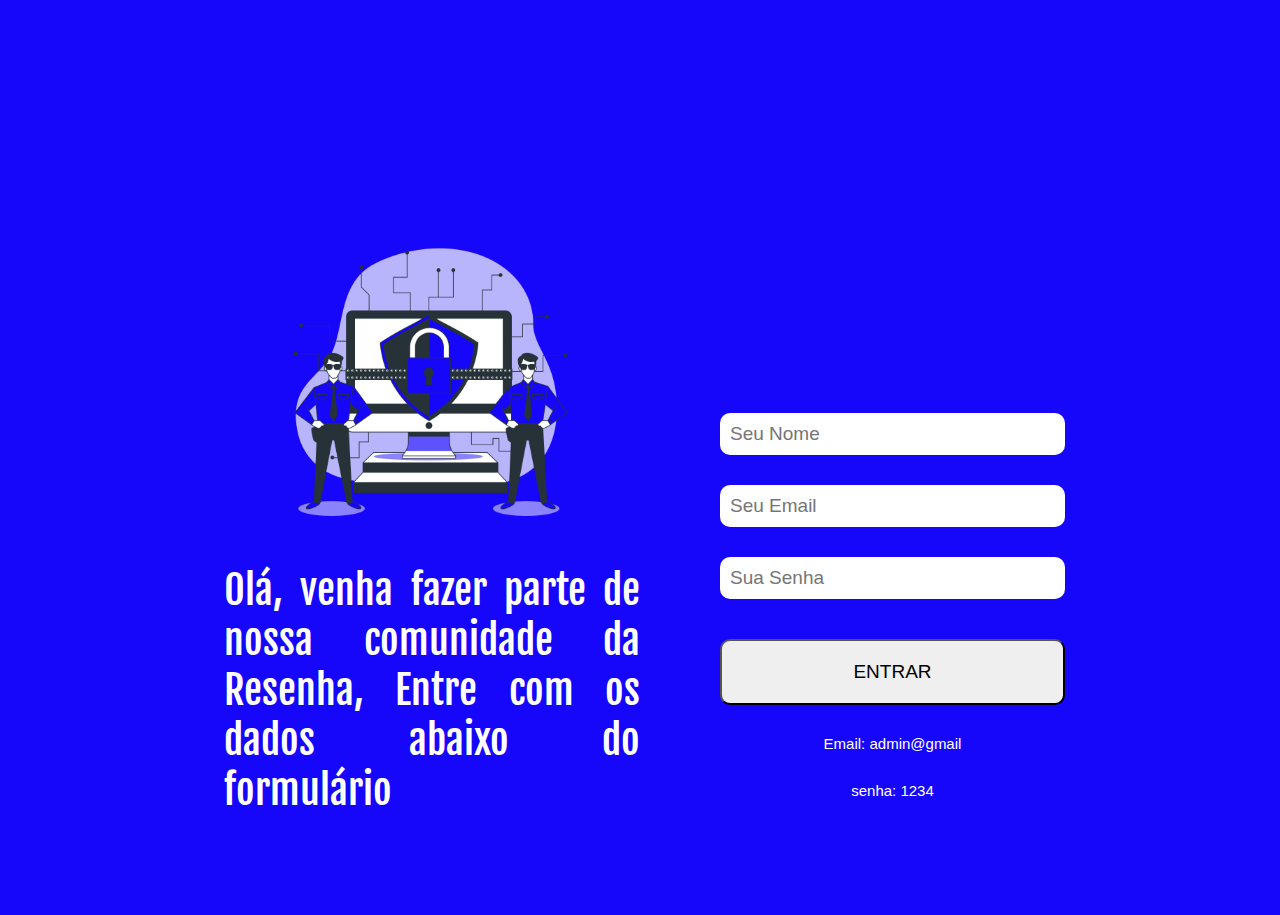
==== index.html @ f796e856 "Página de Login" ====
<!DOCTYPE html>
<html lang="pt-br">
<head>
    <meta charset="UTF-8">
    <meta name="viewport" content="width=device-width, initial-scale=1.0">
    <link rel="stylesheet" href="index.css" class="css">
    <link rel="preconnect" href="https://fonts.googleapis.com">
    <link rel="preconnect" href="https://fonts.gstatic.com" crossorigin>
    <link href="https://fonts.googleapis.com/css2?family=Fjalla+One&display=swap" rel="stylesheet">
    <title>Plataforma Resenha</title>
</head>
<body>
    <div class="container">
         <div class="logo1">
            <img src="img/Security On-bro.png" alt="">
            <h2>Olá, venha fazer parte de nossa comunidade
            da Resenha, Entre com os dados abaixo do formulário</h2>
         </div>
         <div class="form">
            <form class="formulario">
                <div class="caixa1">
                    <input type="text" placeholder="Seu Nome" >
                    <input class="email" type="email" placeholder="Seu Email" name="Email" required>
                    <input class="senha" type="password" placeholder="Sua Senha" name="Senha" required>
                    <button type="submit" onclick="logar(); return false">ENTRAR</button>
                    <p>Email: admin@gmail</p>
                    <p>senha: 1234</p>
                </div>
            </form>
         </div>
        
    </div>
    <script src="index.js"></script>
</body>
</html>
---- index.css ----
* {
    margin: 0;
    padding: 0;
    box-sizing: border-box;
    font-family: 'Fjalla One', sans-serif;
}

body {
    width: 100%;
    height: 100%;
    margin: auto;
    display: flex;
    background-color: #1707fa;

}

img {
    width: 350px;
}

.container {
    width: 65%;
    height: 100%;
    margin: auto;
    padding-top: 210px;
    display: flex;
    align-items: center;
}

.logo1 {
    width: 50%;
    text-align: center;
    font-family: sans-serif;
    font: 600;
    font-size: 20px;
    color: white;
    margin-bottom: 100px;
}

h2 {
    font-size: 40px;
    text-align: justify;
    font-weight: 200;
}

p {
    color: white;
    font-family: sans-serif;
    font-size: 15px;
}

.form {
    width: 50%;
    margin: auto;
    display: flex;
    margin: auto;

}

.formulario {
    width: 50%;
    font-size: 20px;
    text-align: center;
    padding: 80px;
}

.caixa1 {
    width: 345px;
    height: 300px;
    display: flex;
    flex-direction: column;
    gap: 30px;

}

input {
    padding: 10px;
    font-size: 19px;
    font-family: sans-serif;
    border-radius: 10px;
    border: none;
    outline: none;
    transition: all 1s;
}

input:hover {
    background-color: rgb(157, 209, 175);
    color: #1707fa;
    outline: greenyellow;
}

button {
    padding: 20px 15px;
    font-size: 19px;
    font-family: sans-serif;
    border-radius: 10px;
    margin-top: 10px;
}

@media(max-width:989px) {
    .caixa1 {
        width: 290px;
    }

    img {
        width: 250px;
    }

    h2 {
        font-size: 30px;
        text-align: justify;
        font-weight: 200;
    }

    input {
        width: 100%;
        padding: 10px;
        font-size: 15px;
        font-family: sans-serif;
        border-radius: 10px;
        border: none;
        outline: none;
        transition: all 1s;
    }

    .form {
        width: 80%;
        display: flex;

    }

    button {
        width: 100%;
        padding: 10px 10px;
        font-size: 19px;
        font-family: sans-serif;
        border-radius: 10px;
        margin-top: 10px;
    }

    p {
        text-align: justify;
    }

}

@media(max-width:749px) {
    .container {
        width: 90%;
        display: flex;
        flex-direction: column;
        padding-top: 0px;
        text-align: center;
    }

    .formulario {
        padding: 0;
        width: 100%;
    }

    input {
        width: 100%;
    }

    button {
        width: 100%;
    }

    img {
        width: 340px;
    }

    .logo1 {
        width: 80%;
        margin-bottom: 30px;
    }

    h2 {
        width: 100%;
        text-align: left;
    }

    p {
        text-align: center;
    }

    .caixa1 {
        width: 100%;
    }

}

@media(max-width:569px) {

    img {
        width: 200px;
    }

    h2 {
        font-size: 22px;
    }

    input {
        width: 100%;
    }

    button {
        width: 100%;
    }

    p {
        text-align: center;
    }

    form {
        width: 100%;
    }

    .caixa1 {
        width: 100%;
    }

    .formulario {
        width: 100%;
        padding: 0;

    }
}
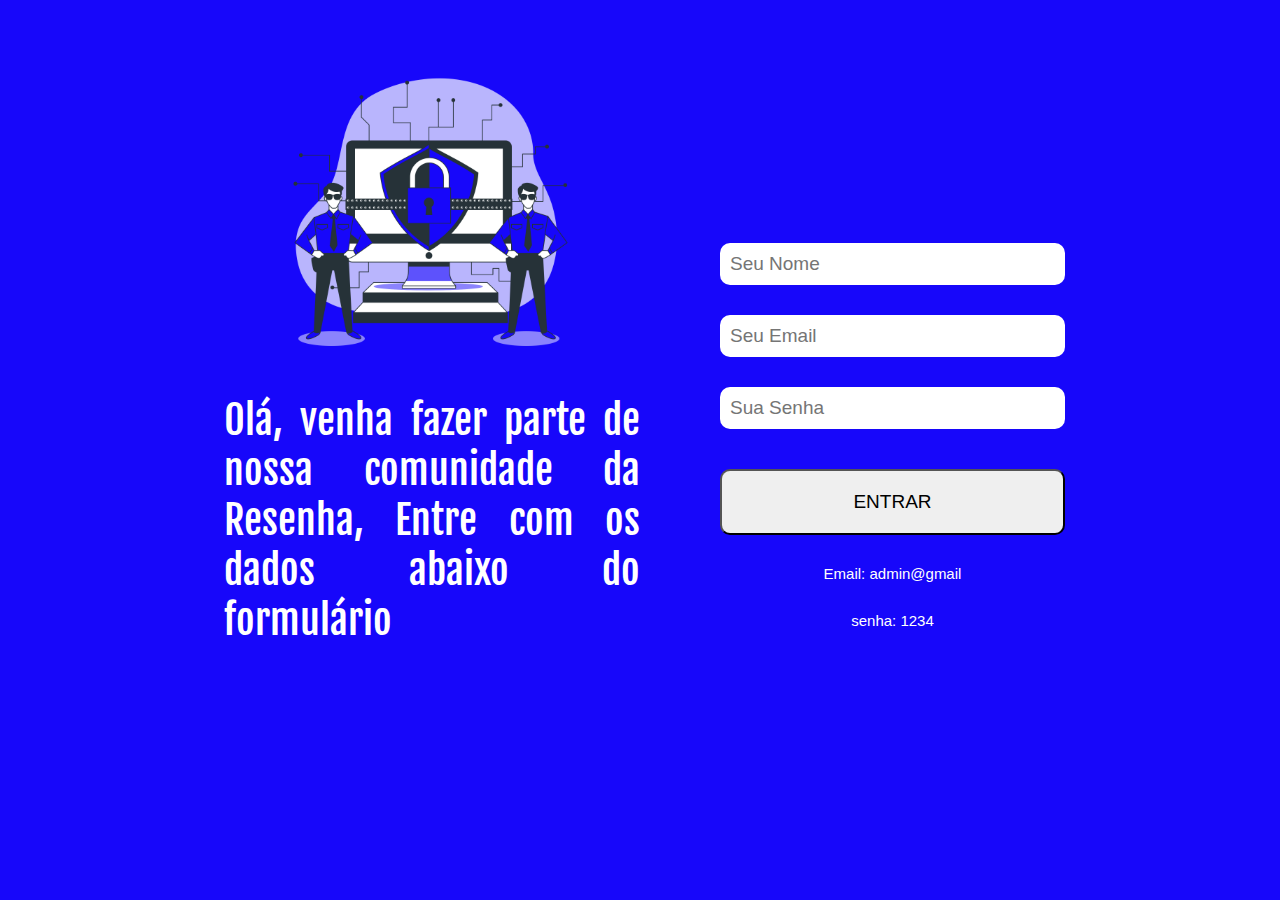
==== commit 5b8773e0: "atualizado" ====
--- a/index.html
+++ b/index.html
@@ -19,7 +19,7 @@
          <div class="form">
             <form class="formulario">
                 <div class="caixa1">
-                    <input type="text" placeholder="Seu Nome" >
+                    <input class="nome" type="text" placeholder="Seu Nome" >
                     <input class="email" type="email" placeholder="Seu Email" name="Email" required>
                     <input class="senha" type="password" placeholder="Sua Senha" name="Senha" required>
                     <button type="submit" onclick="logar(); return false">ENTRAR</button>
--- a/index.css
+++ b/index.css
@@ -22,7 +22,7 @@
     width: 65%;
     height: 100%;
     margin: auto;
-    padding-top: 210px;
+    padding-top: 40px;
     display: flex;
     align-items: center;
 }
